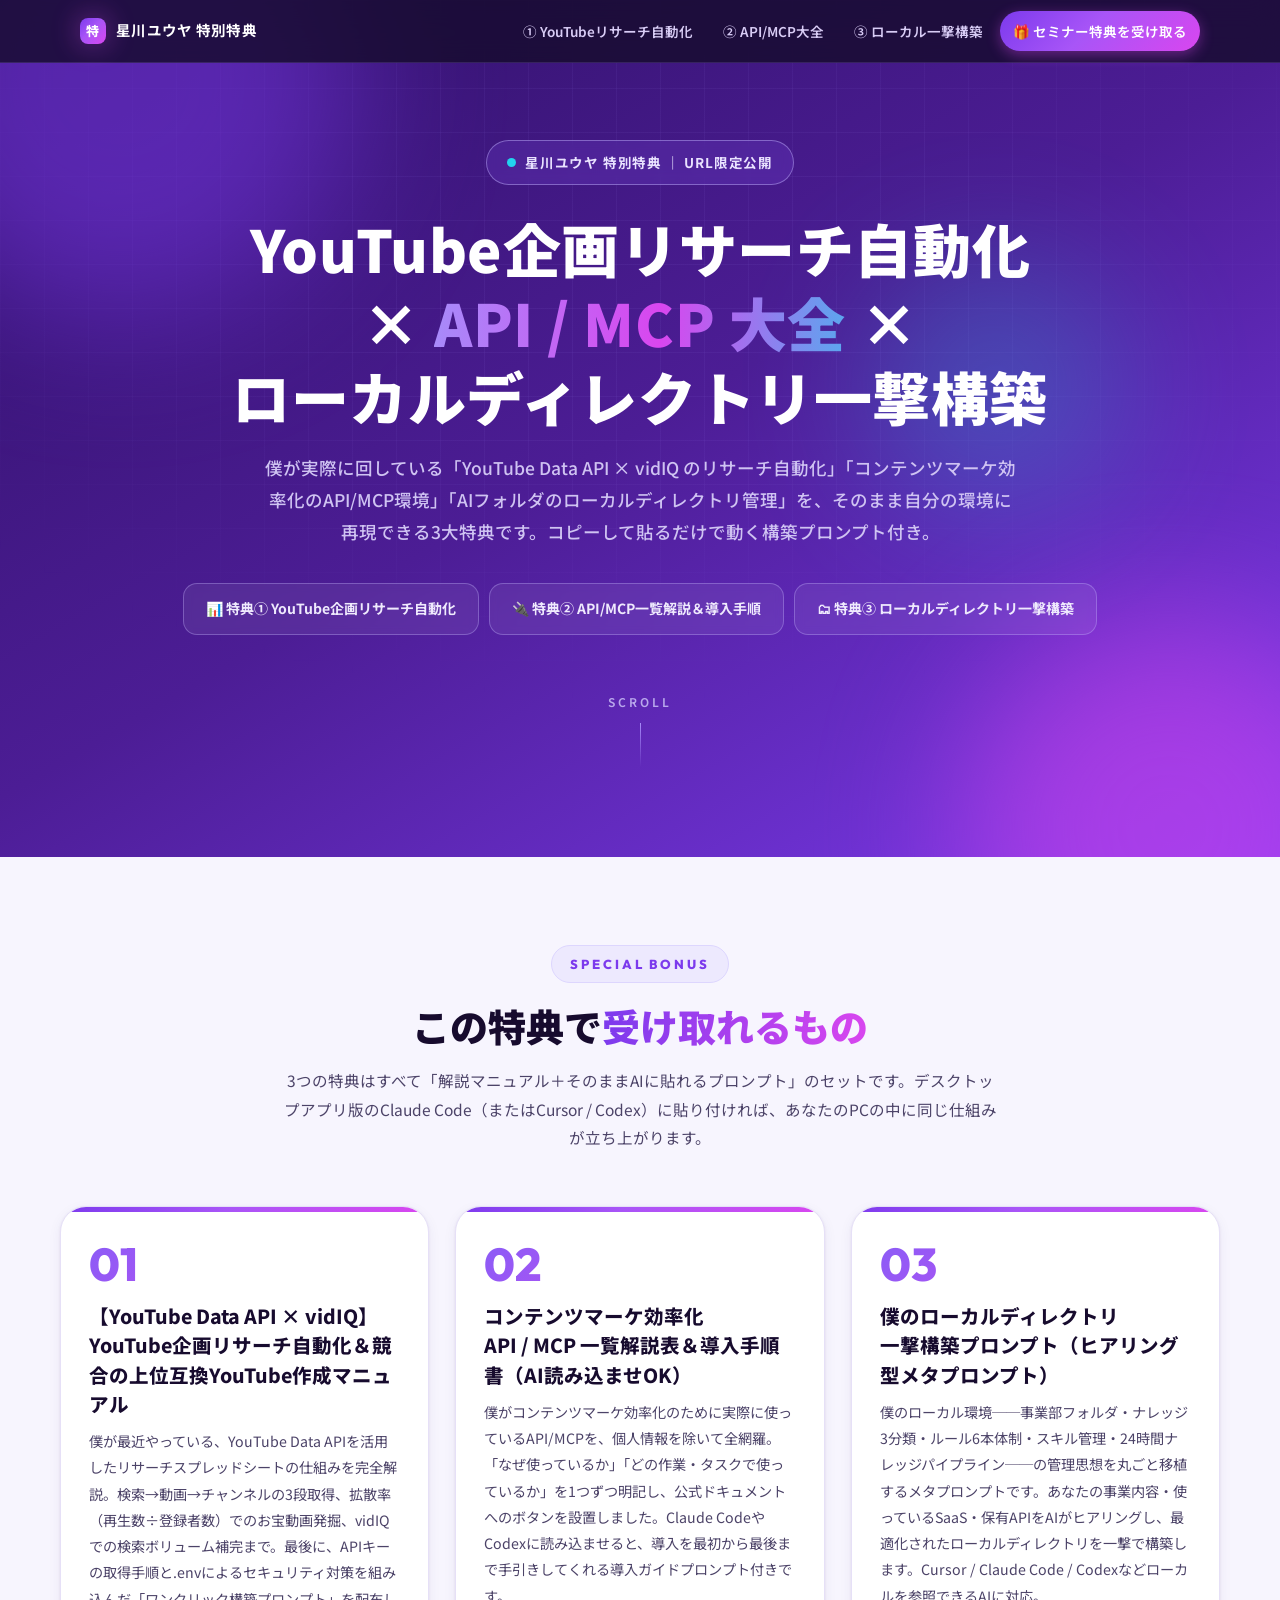
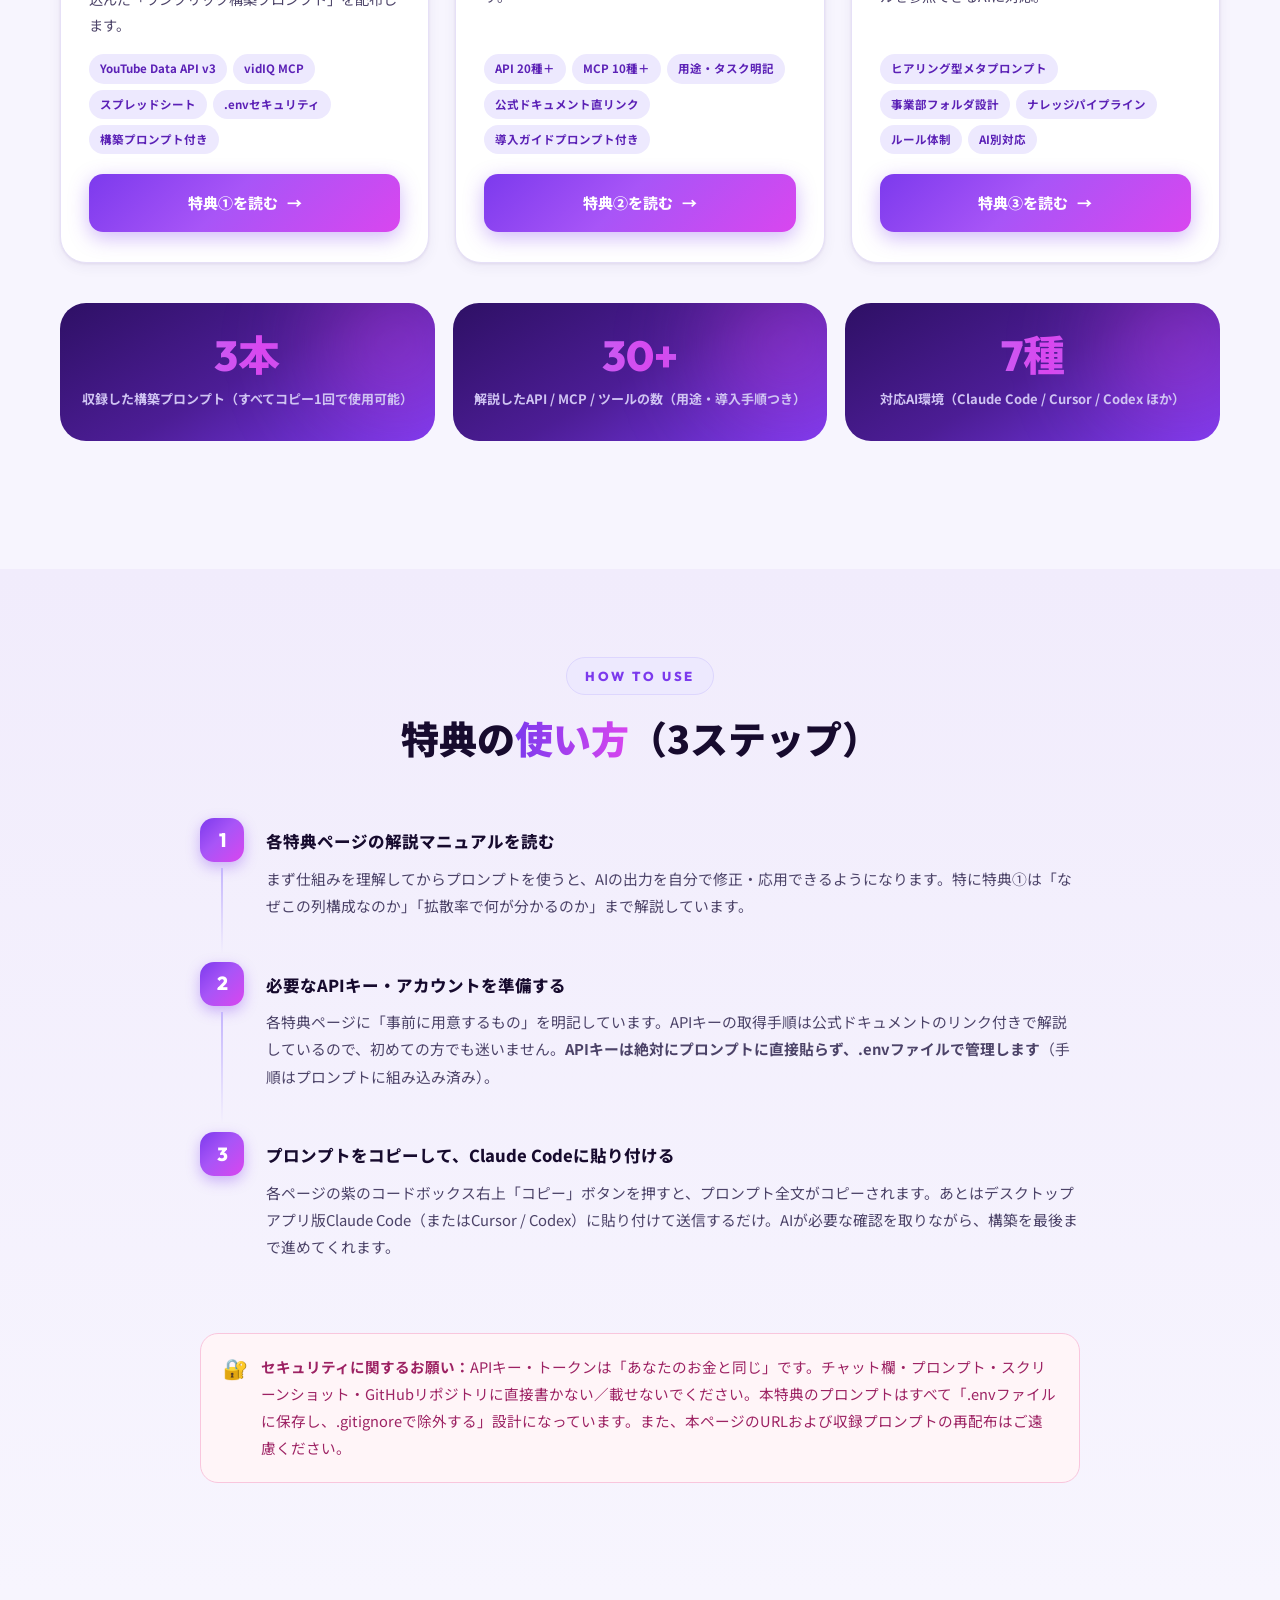
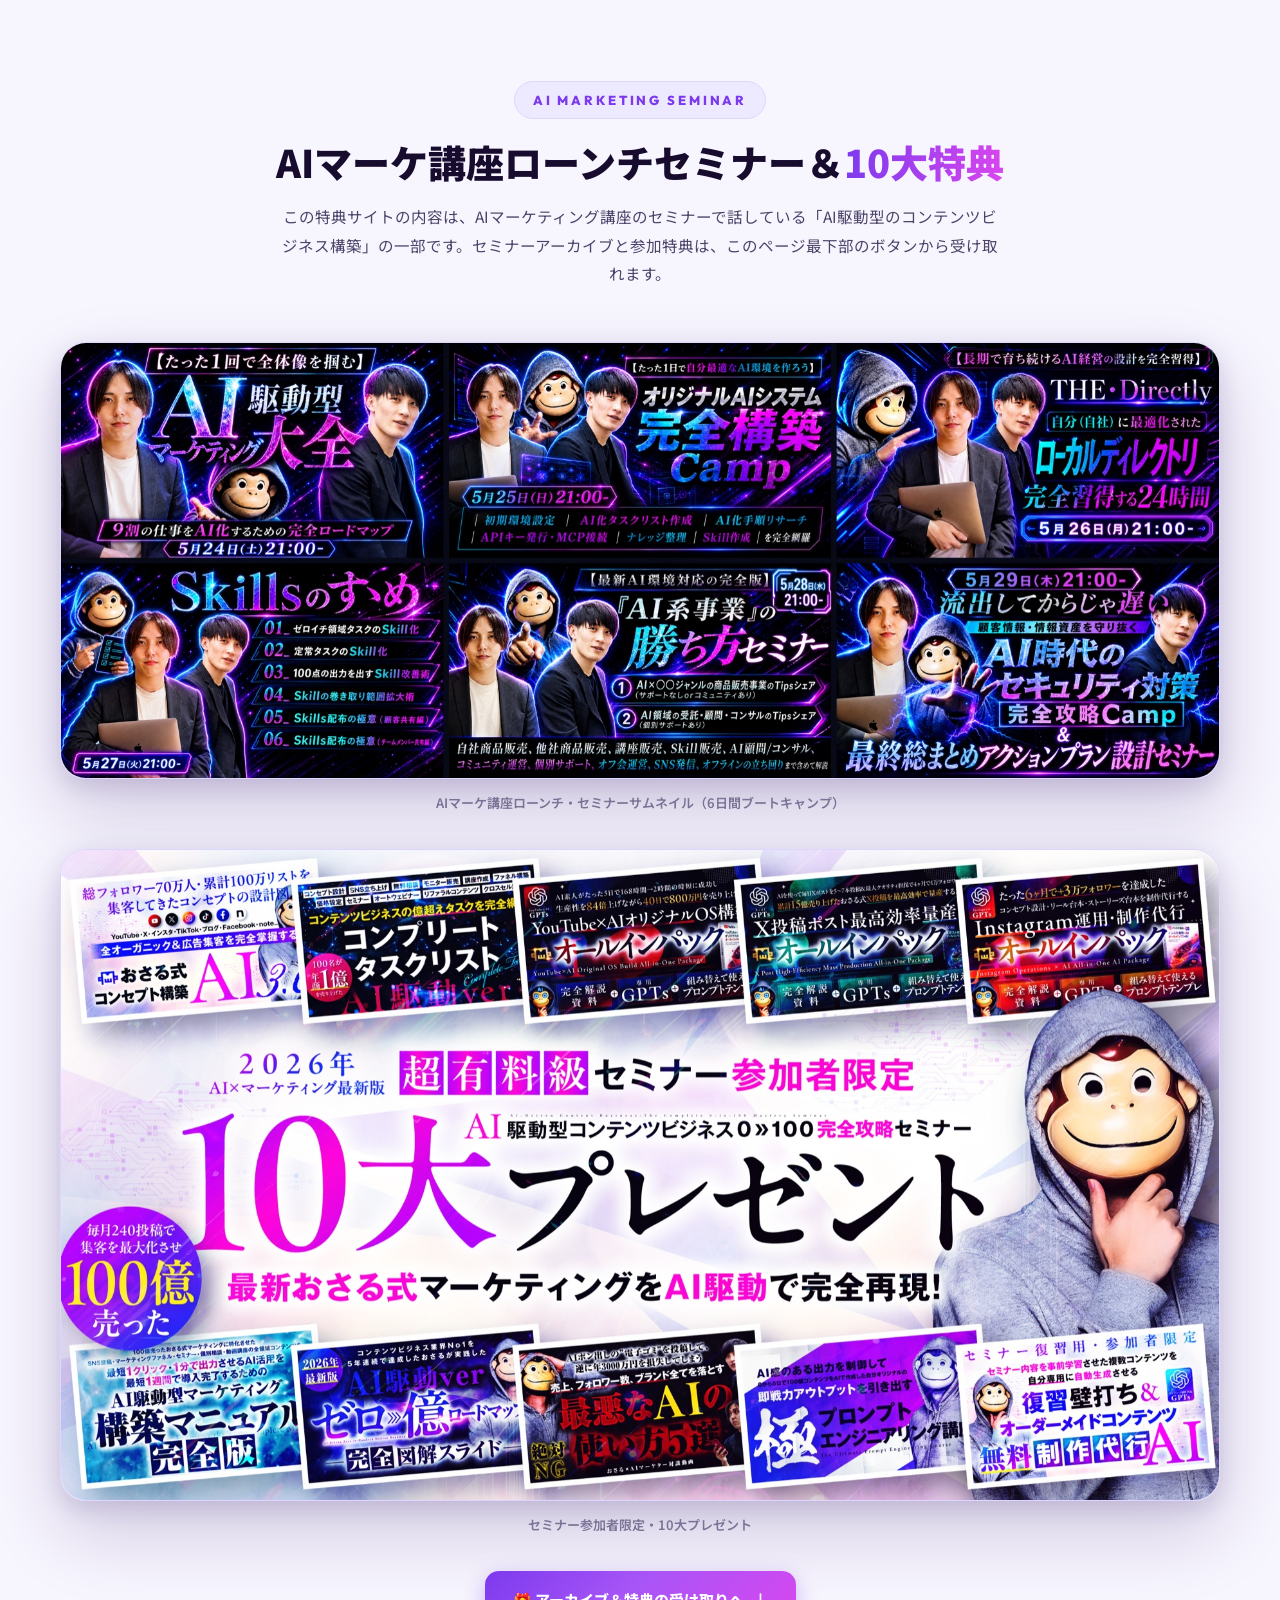
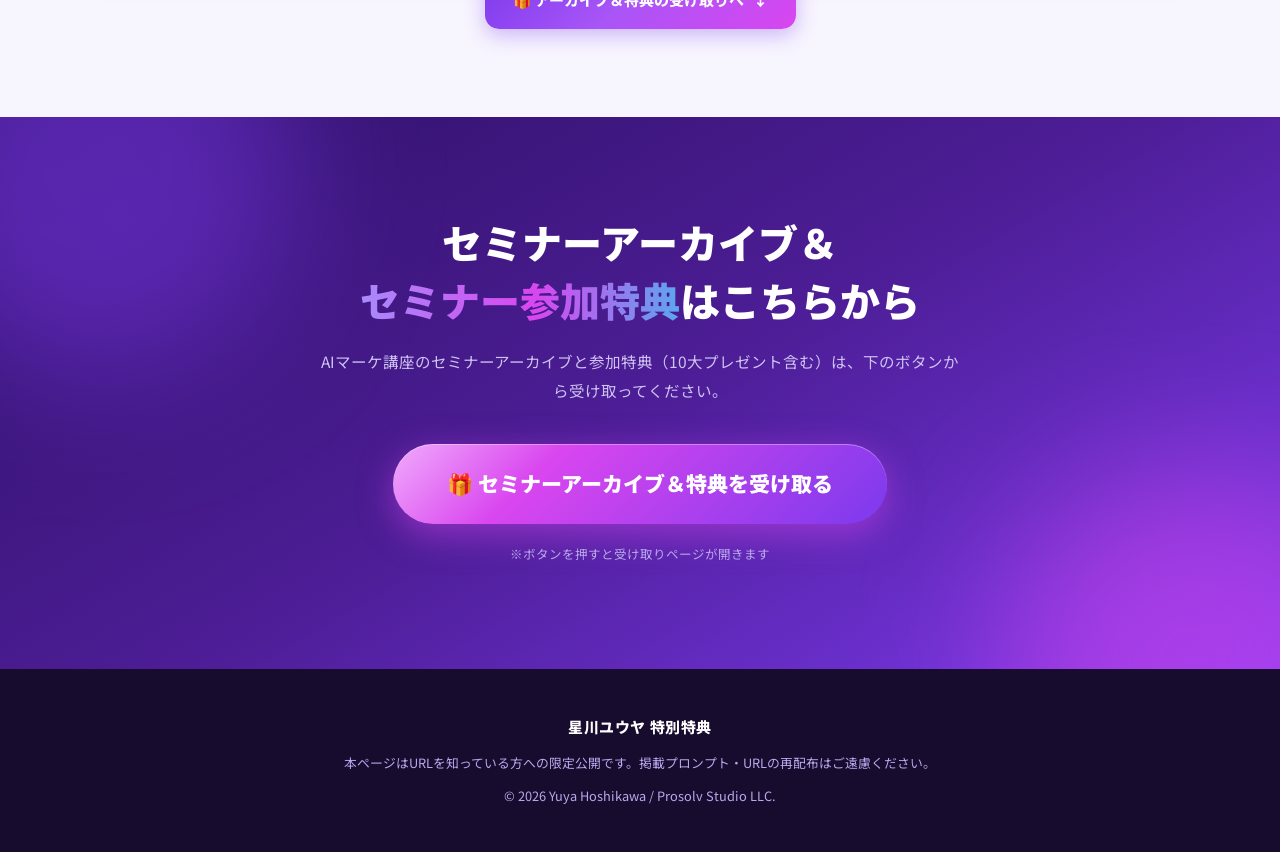
==== index.html @ c2ace2b6 "星川ユウヤ 特別特典サイト: YouTube企画リサーチ自動化×API/MCP大全×ローカルディレクトリ一撃構築 Co-Authored-By: Claude Fable 5 <noreply@ant" ====
<!DOCTYPE html>
<html lang="ja">
<head>
<meta charset="UTF-8">
<meta name="viewport" content="width=device-width, initial-scale=1.0">
<meta name="robots" content="noindex, nofollow">
<title>星川ユウヤ 特別特典「YouTube企画リサーチ自動化 × API/MCP大全 × ローカルディレクトリ一撃構築」</title>
<meta name="description" content="星川ユウヤの特別特典サイト。YouTube Data API×vidIQの企画リサーチ自動化マニュアル、コンテンツマーケ効率化API/MCP一覧解説、ローカルディレクトリ一撃構築プロンプトを収録。">
<meta property="og:title" content="星川ユウヤ 特別特典「YouTube企画リサーチ自動化 × API/MCP大全 × ローカルディレクトリ一撃構築」">
<meta property="og:type" content="website">
<meta property="og:image" content="assets/img/tokuten-10dai.jpg">
<link rel="preconnect" href="https://fonts.googleapis.com">
<link rel="preconnect" href="https://fonts.gstatic.com" crossorigin>
<link href="https://fonts.googleapis.com/css2?family=Noto+Sans+JP:wght@400;500;700;900&family=Outfit:wght@600;700;800&display=swap" rel="stylesheet">
<link rel="stylesheet" href="assets/css/style.css">
<link rel="icon" href="data:image/svg+xml,%3Csvg xmlns='http://www.w3.org/2000/svg' viewBox='0 0 100 100'%3E%3Cdefs%3E%3ClinearGradient id='g' x1='0' y1='0' x2='1' y2='1'%3E%3Cstop offset='0%25' stop-color='%237c3aed'/%3E%3Cstop offset='100%25' stop-color='%23d946ef'/%3E%3C/linearGradient%3E%3C/defs%3E%3Crect width='100' height='100' rx='22' fill='url(%23g)'/%3E%3Ctext x='50' y='68' font-size='52' text-anchor='middle' fill='white' font-family='sans-serif' font-weight='bold'%3E特%3C/text%3E%3C/svg%3E">
</head>
<body>
<div id="progressBar"></div>

<nav class="nav">
  <div class="nav-inner">
    <a class="nav-brand" href="index.html"><span class="dot">特</span>星川ユウヤ 特別特典</a>
    <button class="nav-burger" aria-label="メニュー"><span></span><span></span><span></span></button>
    <div class="nav-links">
      <a href="tokuten1.html">① YouTubeリサーチ自動化</a>
      <a href="tokuten2.html">② API/MCP大全</a>
      <a href="tokuten3.html">③ ローカル一撃構築</a>
      <a class="nav-cta" href="#cta">🎁 セミナー特典を受け取る</a>
    </div>
  </div>
</nav>

<header class="hero">
  <div class="orb orb-1"></div><div class="orb orb-2"></div><div class="orb orb-3"></div>
  <div class="hero-inner">
    <span class="hero-badge"><span class="pulse"></span>星川ユウヤ 特別特典 ｜ URL限定公開</span>
    <h1>YouTube企画リサーチ自動化<br>× <span class="grad">API / MCP 大全</span> ×<br>ローカルディレクトリ一撃構築</h1>
    <p class="hero-sub">
      僕が実際に回している「YouTube Data API × vidIQ のリサーチ自動化」「コンテンツマーケ効率化のAPI/MCP環境」「AIフォルダのローカルディレクトリ管理」を、そのまま自分の環境に再現できる3大特典です。コピーして貼るだけで動く構築プロンプト付き。
    </p>
    <div class="hero-chips">
      <a href="tokuten1.html">📊 特典① YouTube企画リサーチ自動化</a>
      <a href="tokuten2.html">🔌 特典② API/MCP一覧解説＆導入手順</a>
      <a href="tokuten3.html">🗂 特典③ ローカルディレクトリ一撃構築</a>
    </div>
    <div class="hero-scroll">SCROLL</div>
  </div>
</header>

<main>

<!-- ============ 特典概要 ============ -->
<section class="section" id="bonuses">
  <div class="container">
    <div class="sec-head reveal">
      <span class="sec-label">Special Bonus</span>
      <h2 class="sec-title">この特典で<span class="grad">受け取れるもの</span></h2>
      <p class="sec-lead">3つの特典はすべて「解説マニュアル＋そのままAIに貼れるプロンプト」のセットです。デスクトップアプリ版のClaude Code（またはCursor / Codex）に貼り付ければ、あなたのPCの中に同じ仕組みが立ち上がります。</p>
    </div>

    <div class="bonus-grid">
      <article class="bonus-card reveal" data-delay="1">
        <div class="bonus-num">01</div>
        <h3>【YouTube Data API × vidIQ】<br>YouTube企画リサーチ自動化＆競合の上位互換YouTube作成マニュアル</h3>
        <p>僕が最近やっている、YouTube Data APIを活用したリサーチスプレッドシートの仕組みを完全解説。検索→動画→チャンネルの3段取得、拡散率（再生数÷登録者数）でのお宝動画発掘、vidIQでの検索ボリューム補完まで。最後に、APIキーの取得手順と.envによるセキュリティ対策を組み込んだ「ワンクリック構築プロンプト」を配布します。</p>
        <div class="bonus-tags">
          <span>YouTube Data API v3</span><span>vidIQ MCP</span><span>スプレッドシート</span><span>.envセキュリティ</span><span>構築プロンプト付き</span>
        </div>
        <a class="btn btn-primary" href="tokuten1.html">特典①を読む<span class="arrow">→</span></a>
      </article>

      <article class="bonus-card reveal" data-delay="2">
        <div class="bonus-num">02</div>
        <h3>コンテンツマーケ効率化<br>API / MCP 一覧解説表＆導入手順書（AI読み込ませOK）</h3>
        <p>僕がコンテンツマーケ効率化のために実際に使っているAPI/MCPを、個人情報を除いて全網羅。「なぜ使っているか」「どの作業・タスクで使っているか」を1つずつ明記し、公式ドキュメントへのボタンを設置しました。Claude CodeやCodexに読み込ませると、導入を最初から最後まで手引きしてくれる導入ガイドプロンプト付きです。</p>
        <div class="bonus-tags">
          <span>API 20種＋</span><span>MCP 10種＋</span><span>用途・タスク明記</span><span>公式ドキュメント直リンク</span><span>導入ガイドプロンプト付き</span>
        </div>
        <a class="btn btn-primary" href="tokuten2.html">特典②を読む<span class="arrow">→</span></a>
      </article>

      <article class="bonus-card reveal" data-delay="3">
        <div class="bonus-num">03</div>
        <h3>僕のローカルディレクトリ<br>一撃構築プロンプト（ヒアリング型メタプロンプト）</h3>
        <p>僕のローカル環境──事業部フォルダ・ナレッジ3分類・ルール6本体制・スキル管理・24時間ナレッジパイプライン──の管理思想を丸ごと移植するメタプロンプトです。あなたの事業内容・使っているSaaS・保有APIをAIがヒアリングし、最適化されたローカルディレクトリを一撃で構築します。Cursor / Claude Code / Codexなどローカルを参照できるAIに対応。</p>
        <div class="bonus-tags">
          <span>ヒアリング型メタプロンプト</span><span>事業部フォルダ設計</span><span>ナレッジパイプライン</span><span>ルール体制</span><span>AI別対応</span>
        </div>
        <a class="btn btn-primary" href="tokuten3.html">特典③を読む<span class="arrow">→</span></a>
      </article>
    </div>

    <div class="stats-band reveal">
      <div class="stat"><div class="num"><span data-count="3">0</span>本</div><div class="label">収録した構築プロンプト（すべてコピー1回で使用可能）</div></div>
      <div class="stat"><div class="num"><span data-count="30" data-suffix="+">0</span></div><div class="label">解説したAPI / MCP / ツールの数（用途・導入手順つき）</div></div>
      <div class="stat"><div class="num"><span data-count="7">0</span>種</div><div class="label">対応AI環境（Claude Code / Cursor / Codex ほか）</div></div>
    </div>
  </div>
</section>

<!-- ============ 使い方 ============ -->
<section class="section alt" id="howto">
  <div class="container-narrow">
    <div class="sec-head reveal">
      <span class="sec-label">How to Use</span>
      <h2 class="sec-title">特典の<span class="grad">使い方</span>（3ステップ）</h2>
    </div>
    <div class="steps reveal">
      <div class="step">
        <h4>各特典ページの解説マニュアルを読む</h4>
        <div class="step-body"><p>まず仕組みを理解してからプロンプトを使うと、AIの出力を自分で修正・応用できるようになります。特に特典①は「なぜこの列構成なのか」「拡散率で何が分かるのか」まで解説しています。</p></div>
      </div>
      <div class="step">
        <h4>必要なAPIキー・アカウントを準備する</h4>
        <div class="step-body"><p>各特典ページに「事前に用意するもの」を明記しています。APIキーの取得手順は公式ドキュメントのリンク付きで解説しているので、初めての方でも迷いません。<strong>APIキーは絶対にプロンプトに直接貼らず、.envファイルで管理します</strong>（手順はプロンプトに組み込み済み）。</p></div>
      </div>
      <div class="step">
        <h4>プロンプトをコピーして、Claude Codeに貼り付ける</h4>
        <div class="step-body"><p>各ページの紫のコードボックス右上「コピー」ボタンを押すと、プロンプト全文がコピーされます。あとはデスクトップアプリ版Claude Code（またはCursor / Codex）に貼り付けて送信するだけ。AIが必要な確認を取りながら、構築を最後まで進めてくれます。</p></div>
      </div>
    </div>

    <div class="callout warn reveal">
      <span class="ico">🔐</span>
      <p><strong>セキュリティに関するお願い：</strong>APIキー・トークンは「あなたのお金と同じ」です。チャット欄・プロンプト・スクリーンショット・GitHubリポジトリに直接書かない／載せないでください。本特典のプロンプトはすべて「.envファイルに保存し、.gitignoreで除外する」設計になっています。また、本ページのURLおよび収録プロンプトの再配布はご遠慮ください。</p>
    </div>
  </div>
</section>

<!-- ============ セミナー案内 ============ -->
<section class="section" id="seminar">
  <div class="container">
    <div class="sec-head reveal">
      <span class="sec-label">AI Marketing Seminar</span>
      <h2 class="sec-title">AIマーケ講座ローンチセミナー＆<span class="grad">10大特典</span></h2>
      <p class="sec-lead">この特典サイトの内容は、AIマーケティング講座のセミナーで話している「AI駆動型のコンテンツビジネス構築」の一部です。セミナーアーカイブと参加特典は、このページ最下部のボタンから受け取れます。</p>
    </div>

    <figure class="thumb-figure reveal">
      <img src="assets/img/seminar-thumbnails.jpg" alt="AIマーケ講座ローンチ 6日間セミナーサムネイル（AI駆動型マーケティング大全／オリジナルAIシステム完全構築Camp／THE・Directly ローカルディレクトリ完全習得／Skillsのすゝめ／AI系事業の勝ち方セミナー／AI時代のセキュリティ対策完全攻略Camp）" loading="lazy">
    </figure>
    <figcaption class="thumb-cap">AIマーケ講座ローンチ・セミナーサムネイル（6日間ブートキャンプ）</figcaption>

    <figure class="thumb-figure reveal">
      <img src="assets/img/tokuten-10dai.jpg" alt="セミナー参加者限定 10大プレゼント（AI駆動型コンテンツビジネス0→100完全攻略セミナー）" loading="lazy">
    </figure>
    <figcaption class="thumb-cap">セミナー参加者限定・10大プレゼント</figcaption>

    <div class="center reveal">
      <a class="btn btn-primary" href="#cta">🎁 アーカイブ＆特典の受け取りへ<span class="arrow">↓</span></a>
    </div>
  </div>
</section>

</main>

<!-- ============ CTA ============ -->
<section class="cta" id="cta">
  <div class="orb orb-1"></div><div class="orb orb-2"></div>
  <div class="cta-inner">
    <h2>セミナーアーカイブ＆<br><span class="grad">セミナー参加特典</span>はこちらから</h2>
    <p>AIマーケ講座のセミナーアーカイブと参加特典（10大プレゼント含む）は、下のボタンから受け取ってください。</p>
    <a class="cta-btn" href="https://sub.osaru01.jp/p/SsTHWftW243u?ftid=CLHKaCCMTq77" target="_blank" rel="noopener">🎁 セミナーアーカイブ＆特典を受け取る</a>
    <div class="cta-note">※ボタンを押すと受け取りページが開きます</div>
  </div>
</section>

<footer>
  <div class="foot-brand">星川ユウヤ 特別特典</div>
  <p>本ページはURLを知っている方への限定公開です。掲載プロンプト・URLの再配布はご遠慮ください。</p>
  <p>&copy; 2026 Yuya Hoshikawa / Prosolv Studio LLC.</p>
</footer>

<button id="toTop" aria-label="ページ上部へ">↑</button>
<div id="toast"></div>
<script src="assets/js/app.js"></script>
</body>
</html>
---- assets/css/style.css ----
/* ============================================================
   星川ユウヤ 特別特典サイト — AIマーケ講座トンマナ（紫系）
   明るい紫 #8B5CF6 / 濃い紫 #4C1D95・#2E1065 / 薄紫 #EDE9FE
   ============================================================ */

:root {
  /* Purple scale */
  --pp-950: #170b2e;
  --pp-900: #2e1065;
  --pp-800: #3b1a86;
  --pp-700: #5b21b6;
  --pp-600: #7c3aed;
  --pp-500: #8b5cf6;
  --pp-400: #a78bfa;
  --pp-300: #c4b5fd;
  --pp-200: #ddd6fe;
  --pp-100: #ede9fe;
  --pp-50:  #f5f3ff;

  /* Accents（バナー準拠のマゼンタ/シアン） */
  --mg-500: #d946ef;
  --mg-600: #c026d3;
  --pk-500: #ec4899;
  --cy-400: #22d3ee;

  --ink: #241b3d;
  --ink-soft: #4c4368;
  --ink-faint: #7b7395;

  --bg: #f7f5fe;
  --card: #ffffff;
  --line: #e6e0f7;

  --grad-main: linear-gradient(135deg, #7c3aed 0%, #a855f7 45%, #d946ef 100%);
  --grad-deep: linear-gradient(150deg, #2e1065 0%, #4c1d95 50%, #7c3aed 100%);
  --grad-text: linear-gradient(92deg, #a78bfa 0%, #d946ef 55%, #22d3ee 120%);

  --shadow-sm: 0 1px 3px rgba(46, 16, 101, .08), 0 4px 14px rgba(46, 16, 101, .06);
  --shadow-md: 0 4px 10px rgba(46, 16, 101, .08), 0 16px 40px rgba(46, 16, 101, .12);
  --shadow-lg: 0 8px 24px rgba(46, 16, 101, .14), 0 32px 72px rgba(46, 16, 101, .18);
  --glow-mg: 0 0 28px rgba(217, 70, 239, .45);

  --radius: 18px;
  --radius-lg: 26px;

  --font-body: "Noto Sans JP", "Hiragino Kaku Gothic ProN", "Yu Gothic", sans-serif;
  --font-display: "Outfit", "Noto Sans JP", sans-serif;
  --font-mono: "SFMono-Regular", "JetBrains Mono", Consolas, "Noto Sans JP", monospace;
}

* { margin: 0; padding: 0; box-sizing: border-box; }
html { scroll-behavior: smooth; scroll-padding-top: 84px; }
body {
  font-family: var(--font-body);
  color: var(--ink);
  background: var(--bg);
  line-height: 1.85;
  font-size: 16px;
  overflow-x: hidden;
  -webkit-font-smoothing: antialiased;
}
img { max-width: 100%; height: auto; display: block; }
a { color: var(--pp-600); text-decoration: none; }
::selection { background: var(--pp-300); color: var(--pp-950); }

/* ------------------------------------------------------------
   Progress bar / Nav
------------------------------------------------------------ */
#progressBar {
  position: fixed; top: 0; left: 0; height: 3px; width: 0%;
  background: var(--grad-main); z-index: 1200;
  box-shadow: 0 0 10px rgba(217, 70, 239, .6);
  transition: width .12s linear;
}
.nav {
  position: fixed; top: 0; left: 0; right: 0; z-index: 1100;
  background: rgba(23, 11, 46, .82);
  backdrop-filter: blur(14px); -webkit-backdrop-filter: blur(14px);
  border-bottom: 1px solid rgba(167, 139, 250, .18);
  transition: background .3s;
}
.nav-inner {
  max-width: 1160px; margin: 0 auto; padding: 0 20px;
  display: flex; align-items: center; justify-content: space-between;
  height: 62px;
}
.nav-brand {
  display: flex; align-items: center; gap: 10px;
  font-family: var(--font-display); font-weight: 700; color: #fff;
  font-size: 14.5px; letter-spacing: .02em; white-space: nowrap;
}
.nav-brand .dot {
  width: 26px; height: 26px; border-radius: 8px; flex: none;
  background: var(--grad-main); box-shadow: var(--glow-mg);
  display: grid; place-items: center; color: #fff; font-size: 13px; font-weight: 800;
}
.nav-links { display: flex; gap: 4px; align-items: center; }
.nav-links a {
  color: #d8ccf5; font-size: 13.5px; font-weight: 600;
  padding: 8px 13px; border-radius: 99px; transition: .25s;
  white-space: nowrap;
}
.nav-links a:hover { background: rgba(139, 92, 246, .25); color: #fff; }
.nav-links a.nav-cta {
  background: var(--grad-main); color: #fff;
  box-shadow: 0 4px 14px rgba(217, 70, 239, .4);
}
.nav-links a.nav-cta:hover { transform: translateY(-1px); box-shadow: var(--glow-mg); }
.nav-burger {
  display: none; background: none; border: 0; cursor: pointer;
  width: 42px; height: 42px; border-radius: 10px; color: #fff;
}
.nav-burger span {
  display: block; width: 20px; height: 2px; background: #fff;
  margin: 4px auto; border-radius: 2px; transition: .3s;
}
@media (max-width: 860px) {
  .nav-burger { display: block; }
  .nav-links {
    position: fixed; top: 62px; right: 0; left: 0;
    flex-direction: column; align-items: stretch; gap: 2px;
    background: rgba(23, 11, 46, .97); padding: 14px 18px 20px;
    transform: translateY(-130%); transition: transform .35s cubic-bezier(.2,.8,.2,1);
    border-bottom: 1px solid rgba(167, 139, 250, .2);
  }
  .nav-links.open { transform: translateY(0); }
  .nav-links a { padding: 13px 16px; font-size: 15px; }
  body.nav-open .nav-burger span:nth-child(1) { transform: translateY(6px) rotate(45deg); }
  body.nav-open .nav-burger span:nth-child(2) { opacity: 0; }
  body.nav-open .nav-burger span:nth-child(3) { transform: translateY(-6px) rotate(-45deg); }
}

/* ------------------------------------------------------------
   Hero
------------------------------------------------------------ */
.hero {
  position: relative; overflow: hidden;
  background: var(--grad-deep);
  color: #fff;
  padding: 140px 20px 90px;
  text-align: center;
}
.hero::before {
  content: ""; position: absolute; inset: 0;
  background-image:
    linear-gradient(rgba(167, 139, 250, .07) 1px, transparent 1px),
    linear-gradient(90deg, rgba(167, 139, 250, .07) 1px, transparent 1px);
  background-size: 44px 44px;
  mask-image: radial-gradient(ellipse 90% 70% at 50% 30%, #000 30%, transparent 75%);
  -webkit-mask-image: radial-gradient(ellipse 90% 70% at 50% 30%, #000 30%, transparent 75%);
}
.orb { position: absolute; border-radius: 50%; filter: blur(70px); opacity: .5; pointer-events: none; }
.orb-1 { width: 480px; height: 480px; background: #7c3aed; top: -160px; left: -120px; animation: drift 14s ease-in-out infinite alternate; }
.orb-2 { width: 420px; height: 420px; background: #d946ef; bottom: -180px; right: -100px; animation: drift 18s ease-in-out infinite alternate-reverse; }
.orb-3 { width: 260px; height: 260px; background: #22d3ee; top: 30%; right: 12%; opacity: .22; animation: drift 11s ease-in-out infinite alternate; }
@keyframes drift {
  from { transform: translate(0, 0) scale(1); }
  to   { transform: translate(50px, 34px) scale(1.12); }
}
.hero-inner { position: relative; max-width: 980px; margin: 0 auto; }
.hero-badge {
  display: inline-flex; align-items: center; gap: 9px;
  background: rgba(139, 92, 246, .18);
  border: 1px solid rgba(196, 181, 253, .45);
  color: #e9e2ff; font-size: 13.5px; font-weight: 700;
  padding: 9px 20px; border-radius: 99px; letter-spacing: .06em;
  backdrop-filter: blur(6px);
}
.hero-badge .pulse {
  width: 9px; height: 9px; border-radius: 50%; background: var(--cy-400);
  box-shadow: 0 0 0 0 rgba(34, 211, 238, .7);
  animation: pulse 2s infinite;
}
@keyframes pulse {
  0% { box-shadow: 0 0 0 0 rgba(34, 211, 238, .6); }
  70% { box-shadow: 0 0 0 11px rgba(34, 211, 238, 0); }
  100% { box-shadow: 0 0 0 0 rgba(34, 211, 238, 0); }
}
.hero h1 {
  margin: 26px 0 10px;
  font-size: clamp(30px, 5.4vw, 58px);
  font-weight: 900; line-height: 1.28; letter-spacing: .01em;
}
.hero h1 .grad {
  background: var(--grad-text);
  -webkit-background-clip: text; background-clip: text; color: transparent;
}
.hero-sub {
  color: #cfc3f2; font-size: clamp(14.5px, 1.8vw, 17.5px);
  max-width: 760px; margin: 18px auto 0; font-weight: 500;
}
.hero-chips { display: flex; flex-wrap: wrap; gap: 10px; justify-content: center; margin-top: 34px; }
.hero-chips a {
  display: inline-flex; align-items: center; gap: 8px;
  background: rgba(255, 255, 255, .07);
  border: 1px solid rgba(196, 181, 253, .35);
  color: #efeafd; font-size: 14px; font-weight: 700;
  padding: 12px 22px; border-radius: 14px; transition: .25s;
  backdrop-filter: blur(4px);
}
.hero-chips a:hover {
  background: rgba(139, 92, 246, .35); transform: translateY(-2px);
  border-color: rgba(217, 70, 239, .6); box-shadow: var(--glow-mg);
}
.hero-scroll {
  margin-top: 56px; color: #b9a8ec; font-size: 12px; letter-spacing: .25em; font-weight: 600;
}
.hero-scroll::after {
  content: ""; display: block; width: 1px; height: 44px;
  background: linear-gradient(#a78bfa, transparent);
  margin: 10px auto 0; animation: scrollHint 1.8s ease-in-out infinite;
}
@keyframes scrollHint { 0%,100% { opacity: .3; } 50% { opacity: 1; } }

/* ------------------------------------------------------------
   Sections / layout
------------------------------------------------------------ */
.section { padding: 88px 20px; }
.section.alt { background: linear-gradient(180deg, #f1ecfc 0%, var(--bg) 100%); }
.container { max-width: 1160px; margin: 0 auto; }
.container-narrow { max-width: 880px; margin: 0 auto; }

.sec-head { text-align: center; margin-bottom: 54px; }
.sec-label {
  display: inline-block; font-family: var(--font-display);
  font-size: 13px; font-weight: 800; letter-spacing: .22em;
  color: var(--pp-600); text-transform: uppercase;
  padding: 6px 18px; border-radius: 99px;
  background: var(--pp-100); border: 1px solid var(--pp-200);
}
.sec-title {
  font-size: clamp(24px, 3.6vw, 38px); font-weight: 900;
  margin-top: 16px; line-height: 1.4; color: var(--pp-950);
}
.sec-title .grad {
  background: linear-gradient(92deg, var(--pp-600), var(--mg-500));
  -webkit-background-clip: text; background-clip: text; color: transparent;
}
.sec-lead { color: var(--ink-soft); max-width: 720px; margin: 14px auto 0; font-size: 15.5px; }

/* Reveal animation */
.reveal { opacity: 0; transform: translateY(26px); transition: opacity .7s ease, transform .7s cubic-bezier(.2,.8,.2,1); }
.reveal.visible { opacity: 1; transform: none; }
.reveal[data-delay="1"] { transition-delay: .1s; }
.reveal[data-delay="2"] { transition-delay: .2s; }
.reveal[data-delay="3"] { transition-delay: .3s; }

/* ------------------------------------------------------------
   Bonus cards (index)
------------------------------------------------------------ */
.bonus-grid { display: grid; grid-template-columns: repeat(3, 1fr); gap: 26px; }
@media (max-width: 960px) { .bonus-grid { grid-template-columns: 1fr; max-width: 560px; margin: 0 auto; } }
.bonus-card {
  position: relative; background: var(--card);
  border: 1px solid var(--line); border-radius: var(--radius-lg);
  padding: 34px 28px 30px; box-shadow: var(--shadow-sm);
  display: flex; flex-direction: column;
  transition: transform .3s cubic-bezier(.2,.8,.2,1), box-shadow .3s;
  overflow: hidden;
}
.bonus-card::before {
  content: ""; position: absolute; top: 0; left: 0; right: 0; height: 5px;
  background: var(--grad-main);
}
.bonus-card:hover { transform: translateY(-8px); box-shadow: var(--shadow-lg); }
.bonus-num {
  font-family: var(--font-display); font-size: 46px; font-weight: 800;
  background: linear-gradient(135deg, var(--pp-500), var(--mg-500));
  -webkit-background-clip: text; background-clip: text; color: transparent;
  line-height: 1;
}
.bonus-card h3 { font-size: 19.5px; font-weight: 800; margin: 14px 0 10px; line-height: 1.5; color: var(--pp-950); }
.bonus-card p { font-size: 14.2px; color: var(--ink-soft); flex: 1; }
.bonus-tags { display: flex; flex-wrap: wrap; gap: 6px; margin: 16px 0 20px; }
.bonus-tags span {
  font-size: 11.5px; font-weight: 700; color: var(--pp-700);
  background: var(--pp-100); border-radius: 99px; padding: 4px 11px;
}
.btn {
  display: inline-flex; align-items: center; justify-content: center; gap: 9px;
  font-weight: 800; font-size: 15px; border-radius: 14px;
  padding: 15px 28px; cursor: pointer; border: 0; transition: .25s;
  font-family: var(--font-body);
}
.btn-primary {
  background: var(--grad-main); color: #fff;
  box-shadow: 0 6px 20px rgba(124, 58, 237, .35);
}
.btn-primary:hover { transform: translateY(-2px); box-shadow: 0 10px 28px rgba(217, 70, 239, .45); }
.btn-ghost {
  background: #fff; color: var(--pp-700); border: 1.5px solid var(--pp-300);
}
.btn-ghost:hover { background: var(--pp-50); border-color: var(--pp-500); }
.btn .arrow { transition: transform .25s; }
.btn:hover .arrow { transform: translateX(4px); }

/* ------------------------------------------------------------
   Content blocks（詳細ページ共通）
------------------------------------------------------------ */
.page-hero {
  background: var(--grad-deep); color: #fff;
  padding: 120px 20px 66px; position: relative; overflow: hidden;
}
.page-hero .orb-1 { width: 380px; height: 380px; }
.page-hero .orb-2 { width: 320px; height: 320px; }
.page-hero-inner { position: relative; max-width: 980px; margin: 0 auto; }
.breadcrumb { font-size: 13px; color: #b9a8ec; font-weight: 600; }
.breadcrumb a { color: #d8ccf5; }
.breadcrumb a:hover { color: #fff; }
.page-hero h1 {
  font-size: clamp(25px, 4vw, 42px); font-weight: 900; line-height: 1.4;
  margin-top: 18px;
}
.page-hero h1 .grad {
  background: var(--grad-text);
  -webkit-background-clip: text; background-clip: text; color: transparent;
}
.page-hero p.lead { color: #cfc3f2; margin-top: 14px; max-width: 780px; font-size: 15.5px; }

.prose h2 {
  font-size: clamp(21px, 2.8vw, 28px); font-weight: 900; color: var(--pp-950);
  margin: 70px 0 22px; padding-left: 18px; line-height: 1.5;
  border-left: 6px solid; border-image: linear-gradient(var(--pp-600), var(--mg-500)) 1;
}
.prose h2:first-child { margin-top: 0; }
.prose h3 {
  font-size: 18.5px; font-weight: 800; color: var(--pp-800);
  margin: 40px 0 14px; display: flex; align-items: center; gap: 10px;
}
.prose h3::before {
  content: ""; width: 10px; height: 10px; border-radius: 3px; flex: none;
  background: var(--grad-main); transform: rotate(45deg);
}
.prose p { margin: 14px 0; color: var(--ink-soft); font-size: 15.3px; }
.prose strong { color: var(--pp-900); }
.prose ul, .prose ol { margin: 14px 0 14px 24px; color: var(--ink-soft); font-size: 15.3px; }
.prose li { margin: 7px 0; }
.prose code:not(pre code) {
  background: var(--pp-100); color: var(--pp-800);
  border-radius: 6px; padding: 2px 7px; font-family: var(--font-mono); font-size: 13.5px;
}

/* callouts */
.callout {
  border-radius: var(--radius); padding: 20px 22px; margin: 22px 0;
  font-size: 14.6px; border: 1px solid; display: flex; gap: 13px;
}
.callout .ico { font-size: 20px; line-height: 1.4; flex: none; }
.callout.info { background: #f2f0ff; border-color: var(--pp-200); color: var(--pp-900); }
.callout.warn { background: #fff5f8; border-color: #f9c6dd; color: #9d2263; }
.callout.tip  { background: #effcf9; border-color: #b8ecdf; color: #0f6a58; }
.callout p { margin: 0; color: inherit; }
.callout strong { color: inherit; }

/* step timeline */
.steps { counter-reset: step; margin: 30px 0; }
.step {
  position: relative; padding: 0 0 34px 66px; counter-increment: step;
}
.step::before {
  content: counter(step);
  position: absolute; left: 0; top: 0;
  width: 44px; height: 44px; border-radius: 14px;
  background: var(--grad-main); color: #fff;
  font-family: var(--font-display); font-weight: 800; font-size: 19px;
  display: grid; place-items: center;
  box-shadow: 0 5px 14px rgba(124, 58, 237, .35);
}
.step::after {
  content: ""; position: absolute; left: 21px; top: 50px; bottom: 8px; width: 2px;
  background: linear-gradient(var(--pp-300), transparent);
}
.step:last-child::after { display: none; }
.step h4 { font-size: 16.5px; font-weight: 800; color: var(--pp-950); padding-top: 8px; }
.step .step-body { margin-top: 8px; font-size: 14.8px; color: var(--ink-soft); }
.step .step-body p { margin: 8px 0; }
.step .step-body ul, .step .step-body ol { margin: 8px 0 8px 20px; }
.step .step-body code:not(pre code) {
  background: var(--pp-100); color: var(--pp-800);
  border-radius: 6px; padding: 2px 7px; font-family: var(--font-mono); font-size: 13px;
}

/* tables */
.table-wrap { overflow-x: auto; margin: 24px 0; border-radius: var(--radius); box-shadow: var(--shadow-sm); border: 1px solid var(--line); }
table.rich { width: 100%; border-collapse: collapse; background: #fff; font-size: 14px; min-width: 640px; }
table.rich th {
  background: var(--grad-deep); color: #fff; text-align: left;
  padding: 14px 16px; font-size: 13.5px; letter-spacing: .04em; white-space: nowrap;
}
table.rich td { padding: 13px 16px; border-bottom: 1px solid var(--line); color: var(--ink-soft); vertical-align: top; }
table.rich tr:last-child td { border-bottom: 0; }
table.rich tr:nth-child(even) td { background: var(--pp-50); }
table.rich td strong { color: var(--pp-900); }

/* code / prompt blocks */
.codebox {
  position: relative; margin: 26px 0;
  border-radius: var(--radius); overflow: hidden;
  box-shadow: var(--shadow-md);
  border: 1px solid #3b2a63;
}
.codebox-head {
  display: flex; align-items: center; justify-content: space-between;
  background: #241543; color: #cfc3f2;
  padding: 11px 16px; font-size: 12.5px; font-weight: 700;
}
.codebox-head .dots { display: inline-flex; gap: 6px; margin-right: 12px; }
.codebox-head .dots i { width: 10px; height: 10px; border-radius: 50%; display: block; }
.codebox-head .dots i:nth-child(1) { background: #f472b6; }
.codebox-head .dots i:nth-child(2) { background: #a78bfa; }
.codebox-head .dots i:nth-child(3) { background: #22d3ee; }
.codebox-title { display: flex; align-items: center; flex: 1; min-width: 0; }
.codebox-title span { overflow: hidden; text-overflow: ellipsis; white-space: nowrap; }
.copy-btn {
  display: inline-flex; align-items: center; gap: 6px;
  background: rgba(139, 92, 246, .25); color: #e9e2ff;
  border: 1px solid rgba(167, 139, 250, .4);
  font-size: 12px; font-weight: 700; border-radius: 9px;
  padding: 7px 14px; cursor: pointer; transition: .2s; flex: none;
  font-family: var(--font-body);
}
.copy-btn:hover { background: rgba(139, 92, 246, .5); }
.copy-btn.copied { background: #16a34a; border-color: #16a34a; color: #fff; }
.codebox pre {
  background: #1a0f33; color: #e4dcf9;
  padding: 22px 22px 26px; overflow-x: auto;
  font-family: var(--font-mono); font-size: 13px; line-height: 1.75;
  white-space: pre; tab-size: 2;
}
.codebox.collapsible pre { max-height: 430px; overflow-y: hidden; transition: max-height .5s ease; }
.codebox.collapsible.expanded pre { max-height: none; overflow-y: auto; }
.codebox .fade {
  position: absolute; left: 0; right: 0; bottom: 44px; height: 90px;
  background: linear-gradient(transparent, #1a0f33 85%); pointer-events: none;
  transition: opacity .3s;
}
.codebox.expanded .fade { opacity: 0; }
.expand-btn {
  width: 100%; background: #241543; color: #c4b5fd; border: 0;
  border-top: 1px solid #3b2a63;
  padding: 12px; font-size: 13px; font-weight: 700; cursor: pointer;
  font-family: var(--font-body); transition: .2s;
}
.expand-btn:hover { color: #fff; background: #2c1a52; }

/* accordion */
.acc { border: 1px solid var(--line); border-radius: var(--radius); background: #fff; margin: 14px 0; box-shadow: var(--shadow-sm); overflow: hidden; }
.acc summary {
  list-style: none; cursor: pointer; padding: 19px 22px;
  font-weight: 800; font-size: 15.5px; color: var(--pp-950);
  display: flex; align-items: center; justify-content: space-between; gap: 14px;
  transition: background .2s;
}
.acc summary:hover { background: var(--pp-50); }
.acc summary::-webkit-details-marker { display: none; }
.acc summary::after {
  content: "+"; font-family: var(--font-display); font-size: 22px; font-weight: 600;
  color: var(--pp-500); transition: transform .3s; flex: none;
}
.acc[open] summary::after { transform: rotate(45deg); }
.acc .acc-body { padding: 4px 22px 22px; font-size: 14.6px; color: var(--ink-soft); }
.acc .acc-body p { margin: 10px 0; }
.acc .acc-body ul, .acc .acc-body ol { margin: 10px 0 10px 20px; }
.acc .acc-body code:not(pre code) {
  background: var(--pp-100); color: var(--pp-800);
  border-radius: 6px; padding: 2px 7px; font-family: var(--font-mono); font-size: 13px;
}

/* API/MCP tool cards */
.tool-grid { display: grid; grid-template-columns: repeat(2, 1fr); gap: 20px; margin: 30px 0; }
@media (max-width: 780px) { .tool-grid { grid-template-columns: 1fr; } }
.tool-card {
  background: #fff; border: 1px solid var(--line); border-radius: var(--radius-lg);
  padding: 26px 26px 22px; box-shadow: var(--shadow-sm);
  transition: transform .28s, box-shadow .28s; display: flex; flex-direction: column;
}
.tool-card:hover { transform: translateY(-5px); box-shadow: var(--shadow-md); }
.tool-top { display: flex; align-items: flex-start; gap: 14px; margin-bottom: 12px; }
.tool-ico {
  width: 48px; height: 48px; border-radius: 14px; flex: none;
  background: var(--pp-100); display: grid; place-items: center; font-size: 23px;
}
.tool-name { font-size: 17px; font-weight: 800; color: var(--pp-950); line-height: 1.4; }
.tool-kind { display: flex; gap: 6px; margin-top: 5px; flex-wrap: wrap; }
.pill {
  font-size: 10.5px; font-weight: 800; letter-spacing: .06em;
  border-radius: 99px; padding: 3px 10px;
}
.pill.api  { background: #ede9fe; color: #5b21b6; }
.pill.mcp  { background: #fdf0ff; color: #a21caf; }
.pill.sub  { background: #ecfeff; color: #0e7490; }
.pill.oauth{ background: #fefce8; color: #a16207; }
.pill.free { background: #f0fdf4; color: #15803d; }
.pill.dep  { background: #f3f4f6; color: #6b7280; }
.tool-why { font-size: 13.8px; color: var(--ink-soft); flex: 1; }
.tool-why b { color: var(--pp-900); }
.tool-tasks { margin: 12px 0 16px; display: flex; flex-wrap: wrap; gap: 6px; }
.tool-tasks span {
  font-size: 11.5px; font-weight: 700; color: var(--ink-faint);
  background: var(--bg); border: 1px solid var(--line);
  border-radius: 8px; padding: 3px 10px;
}
.tool-links { display: flex; gap: 9px; flex-wrap: wrap; }
.doc-btn {
  display: inline-flex; align-items: center; gap: 7px;
  font-size: 12.5px; font-weight: 800;
  background: linear-gradient(135deg, var(--pp-600), var(--mg-500));
  color: #fff; border-radius: 10px; padding: 9px 16px;
  transition: .22s; box-shadow: 0 3px 10px rgba(124, 58, 237, .28);
}
.doc-btn:hover { transform: translateY(-2px); box-shadow: 0 7px 18px rgba(217, 70, 239, .4); }
.doc-btn.alt { background: #fff; color: var(--pp-700); border: 1.5px solid var(--pp-300); box-shadow: none; }
.doc-btn.alt:hover { background: var(--pp-50); }
.doc-btn::after { content: "↗"; font-size: 11px; opacity: .85; }

/* category heading for tool sections */
.cat-head {
  display: flex; align-items: center; gap: 14px; margin: 56px 0 8px;
}
.cat-head .cat-ico {
  width: 44px; height: 44px; border-radius: 13px; font-size: 21px;
  background: var(--grad-main); color: #fff; display: grid; place-items: center;
  box-shadow: 0 5px 14px rgba(124, 58, 237, .3); flex: none;
}
.cat-head h3 { font-size: 20px; font-weight: 900; color: var(--pp-950); margin: 0; }
.cat-head h3::before { display: none; }
.cat-head .cat-count {
  margin-left: auto; font-family: var(--font-display); font-weight: 700;
  color: var(--pp-400); font-size: 13px; letter-spacing: .1em; white-space: nowrap;
}

/* stats band */
.stats-band {
  display: grid; grid-template-columns: repeat(3, 1fr); gap: 18px; margin: 40px 0;
}
@media (max-width: 720px) { .stats-band { grid-template-columns: 1fr; } }
.stat {
  background: var(--grad-deep); border-radius: var(--radius-lg);
  color: #fff; text-align: center; padding: 30px 18px;
  position: relative; overflow: hidden;
}
.stat::after {
  content: ""; position: absolute; width: 160px; height: 160px; border-radius: 50%;
  background: rgba(217, 70, 239, .3); filter: blur(46px); top: -40px; right: -40px;
}
.stat .num {
  font-family: var(--font-display); font-size: 42px; font-weight: 800; line-height: 1.1;
  background: var(--grad-text);
  -webkit-background-clip: text; background-clip: text; color: transparent;
  position: relative; z-index: 1;
}
.stat .label { font-size: 13px; color: #cfc3f2; font-weight: 700; margin-top: 8px; position: relative; z-index: 1; }

/* thumbnails showcase */
.thumb-figure {
  border-radius: var(--radius-lg); overflow: hidden; box-shadow: var(--shadow-lg);
  border: 1px solid var(--pp-200); margin: 26px 0 12px;
  transition: transform .35s;
}
.thumb-figure:hover { transform: scale(1.015); }
.thumb-cap { text-align: center; font-size: 13px; color: var(--ink-faint); font-weight: 600; margin-bottom: 34px; }

/* ------------------------------------------------------------
   CTA
------------------------------------------------------------ */
.cta {
  position: relative; overflow: hidden;
  background: var(--grad-deep); color: #fff; text-align: center;
  padding: 96px 20px 104px;
}
.cta .orb-1 { width: 420px; height: 420px; }
.cta .orb-2 { width: 380px; height: 380px; }
.cta-inner { position: relative; max-width: 860px; margin: 0 auto; }
.cta h2 { font-size: clamp(24px, 3.6vw, 40px); font-weight: 900; line-height: 1.45; }
.cta h2 .grad {
  background: var(--grad-text);
  -webkit-background-clip: text; background-clip: text; color: transparent;
}
.cta p { color: #cfc3f2; margin: 18px auto 0; max-width: 640px; font-size: 15.5px; }
.cta-btn {
  display: inline-flex; align-items: center; justify-content: center; gap: 12px;
  margin-top: 40px;
  background: linear-gradient(135deg, #f0abfc 0%, #d946ef 30%, #7c3aed 100%);
  color: #fff; font-size: clamp(16px, 2.4vw, 21px); font-weight: 900;
  padding: 24px 54px; border-radius: 99px; line-height: 1.5;
  box-shadow: 0 10px 34px rgba(217, 70, 239, .5), inset 0 1px 0 rgba(255, 255, 255, .35);
  animation: ctaPulse 2.6s ease-in-out infinite;
  transition: transform .25s;
  text-align: center;
}
.cta-btn:hover { transform: scale(1.045); animation-play-state: paused; }
@keyframes ctaPulse {
  0%, 100% { box-shadow: 0 10px 34px rgba(217, 70, 239, .5), inset 0 1px 0 rgba(255,255,255,.35); }
  50% { box-shadow: 0 10px 54px rgba(217, 70, 239, .85), 0 0 0 12px rgba(217, 70, 239, .12), inset 0 1px 0 rgba(255,255,255,.35); }
}
.cta-note { font-size: 12.5px; color: #b9a8ec; margin-top: 18px; }

/* ------------------------------------------------------------
   Pager (前後の特典へ)
------------------------------------------------------------ */
.pager { display: grid; grid-template-columns: 1fr 1fr; gap: 16px; margin: 60px 0 0; }
@media (max-width: 640px) { .pager { grid-template-columns: 1fr; } }
.pager a {
  background: #fff; border: 1px solid var(--line); border-radius: var(--radius);
  padding: 20px 22px; box-shadow: var(--shadow-sm); transition: .25s;
}
.pager a:hover { transform: translateY(-3px); box-shadow: var(--shadow-md); border-color: var(--pp-300); }
.pager .dir { font-size: 11.5px; font-weight: 800; letter-spacing: .12em; color: var(--pp-500); }
.pager .ttl { font-size: 14.5px; font-weight: 800; color: var(--pp-950); margin-top: 6px; line-height: 1.5; }
.pager a.next { text-align: right; }

/* ------------------------------------------------------------
   Footer
------------------------------------------------------------ */
footer {
  background: var(--pp-950); color: #b9a8ec;
  padding: 44px 20px; text-align: center; font-size: 12.8px;
}
footer .foot-brand { color: #fff; font-weight: 800; font-size: 15px; letter-spacing: .04em; }
footer p { margin-top: 10px; }
footer a { color: #d8ccf5; }

/* back to top */
#toTop {
  position: fixed; right: 22px; bottom: 22px; z-index: 1000;
  width: 50px; height: 50px; border-radius: 16px; border: 0; cursor: pointer;
  background: var(--grad-main); color: #fff; font-size: 19px;
  box-shadow: 0 8px 22px rgba(124, 58, 237, .45);
  opacity: 0; pointer-events: none; transform: translateY(14px);
  transition: .3s;
}
#toTop.show { opacity: 1; pointer-events: auto; transform: none; }
#toTop:hover { transform: translateY(-3px); }

/* toast */
#toast {
  position: fixed; left: 50%; bottom: 34px; transform: translateX(-50%) translateY(80px);
  background: var(--pp-950); color: #fff; font-size: 14px; font-weight: 700;
  padding: 14px 26px; border-radius: 99px; z-index: 1300;
  box-shadow: var(--shadow-lg); opacity: 0; transition: .35s cubic-bezier(.2,.8,.2,1);
  display: flex; align-items: center; gap: 9px; white-space: nowrap;
}
#toast.show { transform: translateX(-50%) translateY(0); opacity: 1; }
#toast .check { color: #4ade80; }

/* misc */
.center { text-align: center; }
.mt-lg { margin-top: 46px; }
.hr-grad {
  height: 1px; border: 0; margin: 60px 0;
  background: linear-gradient(90deg, transparent, var(--pp-300), transparent);
}
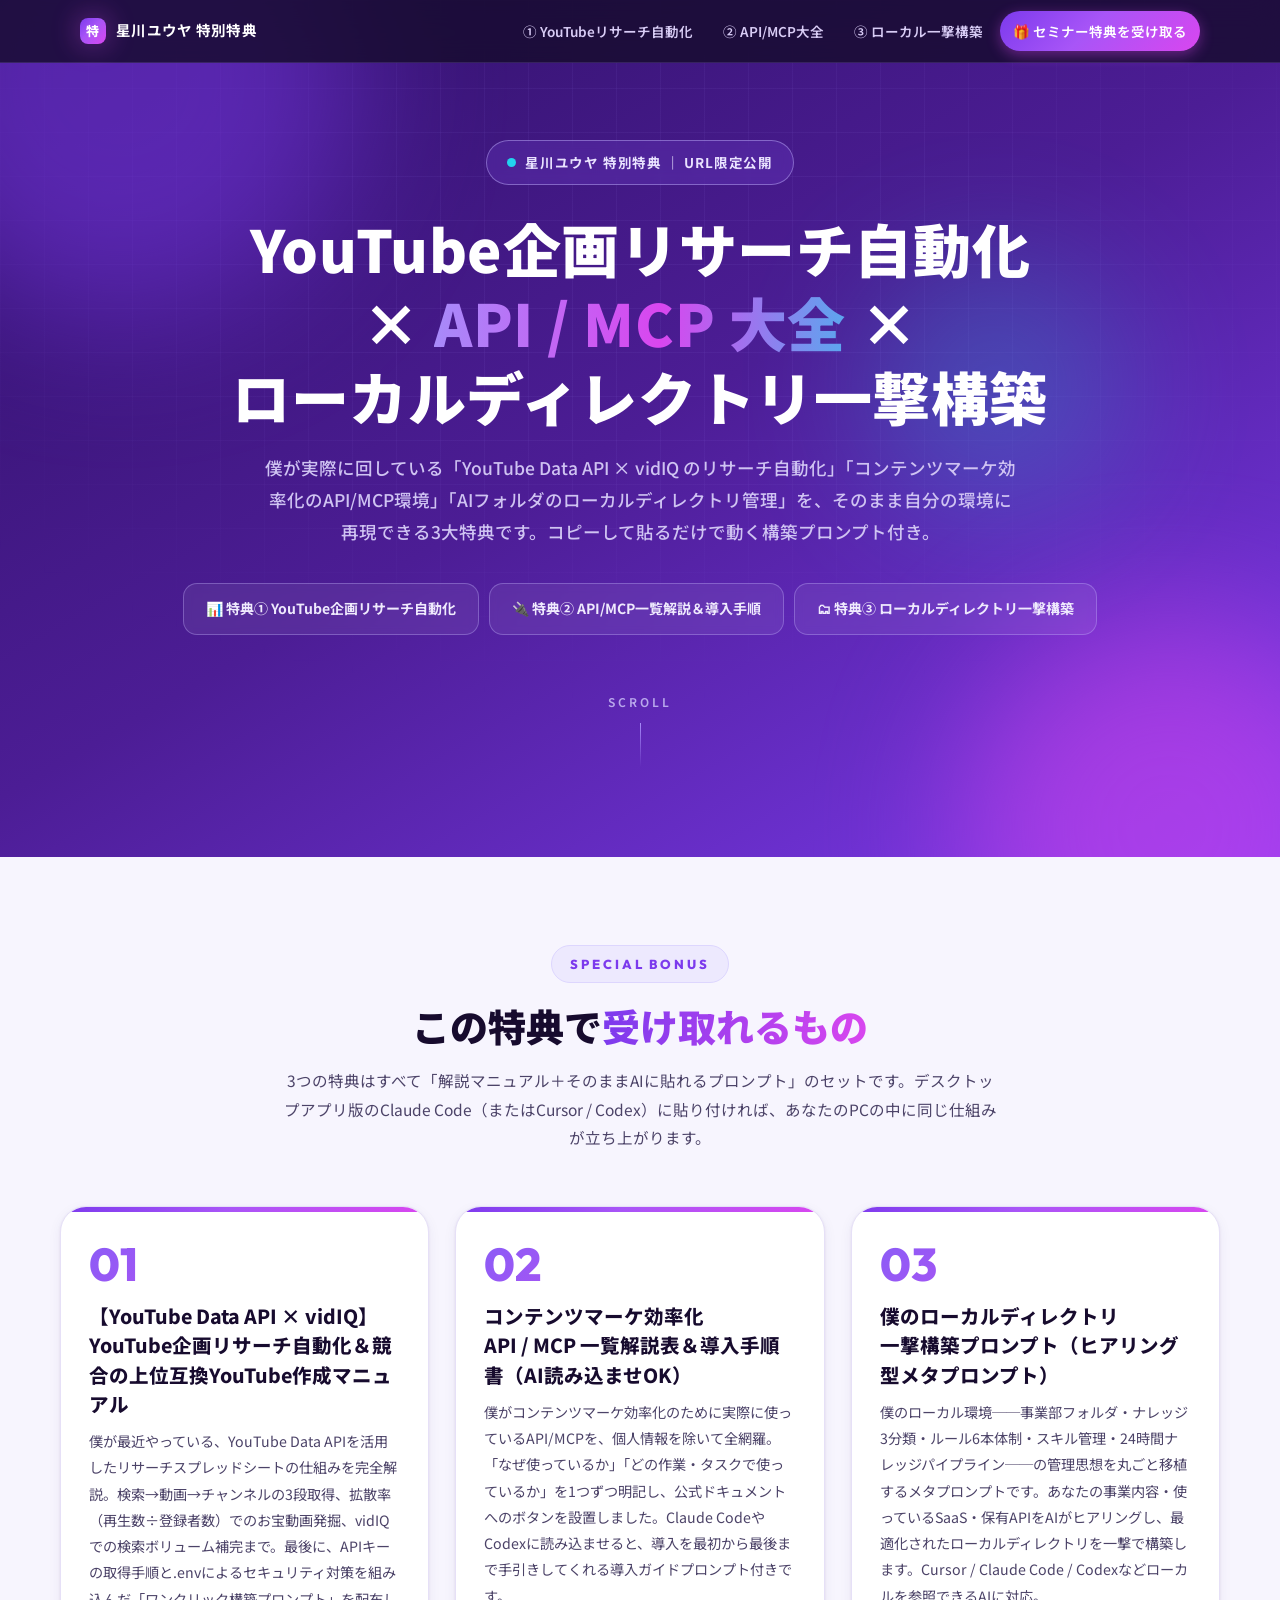
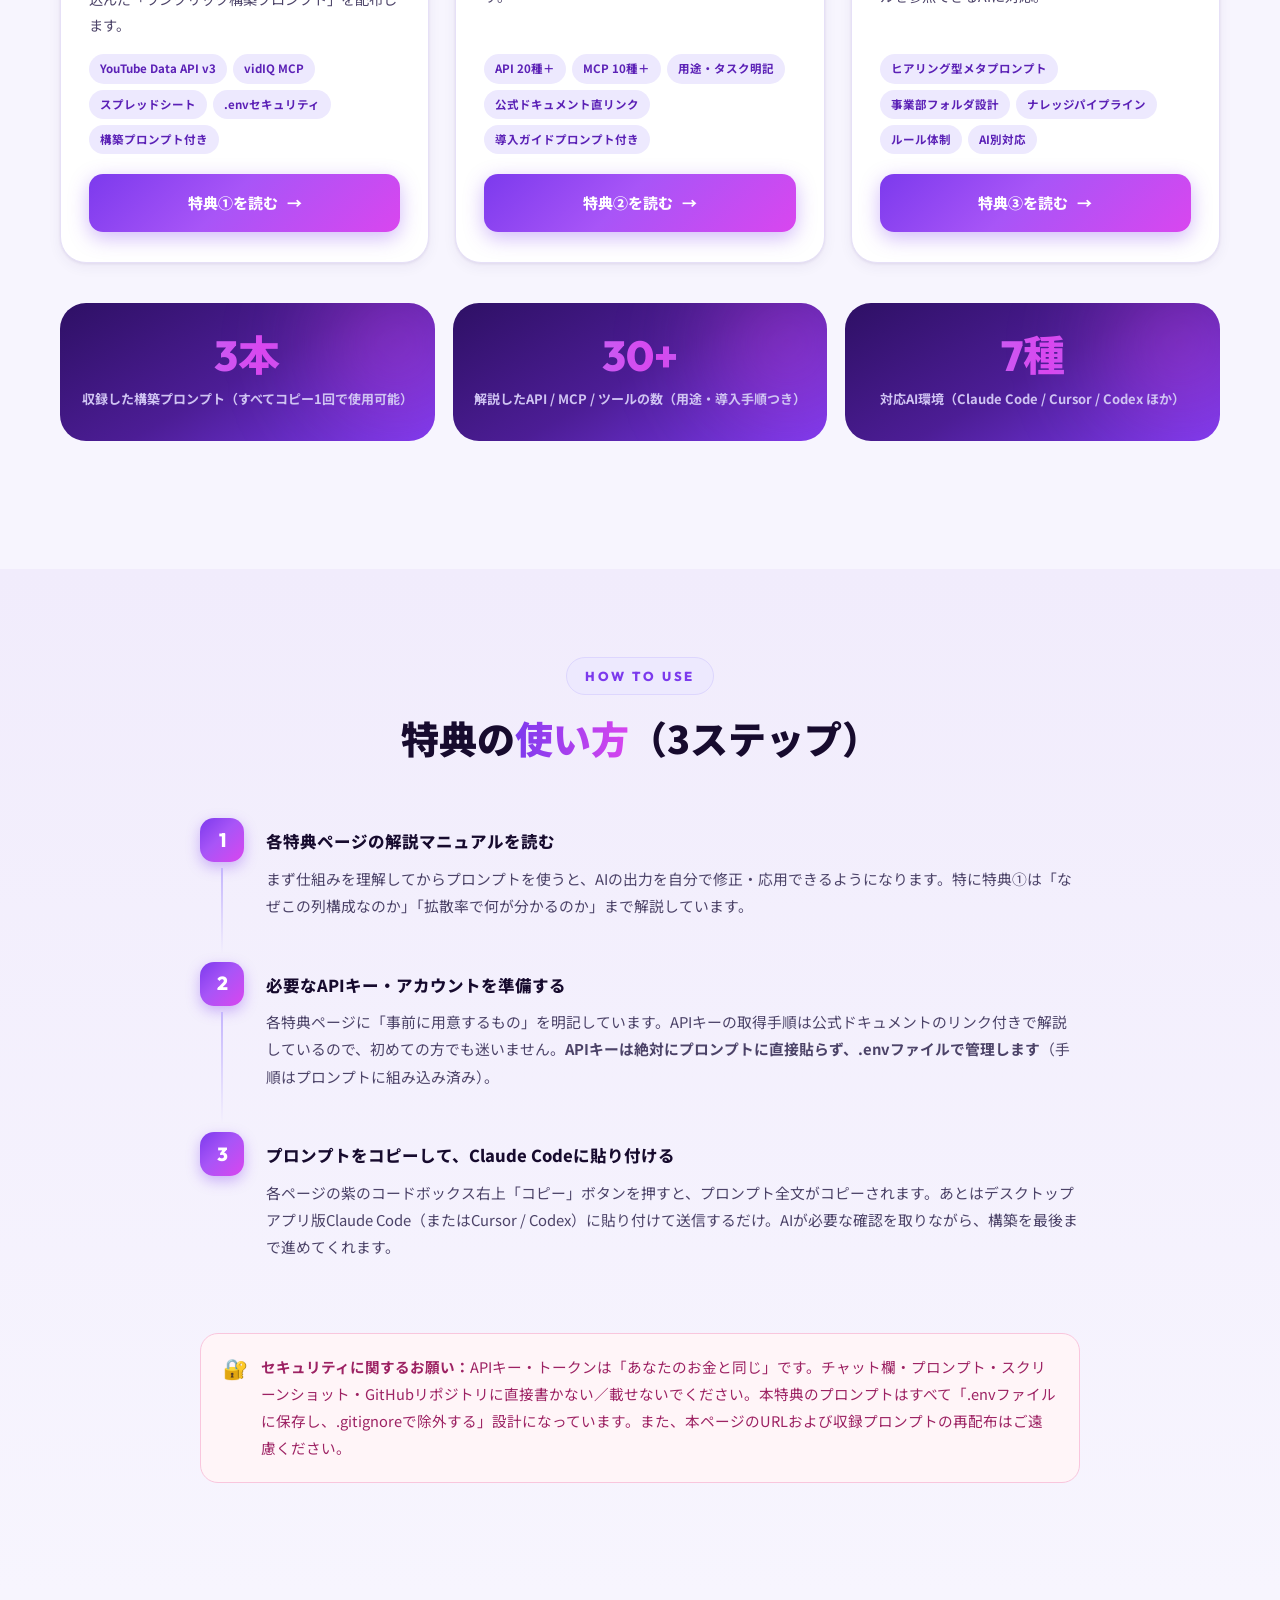
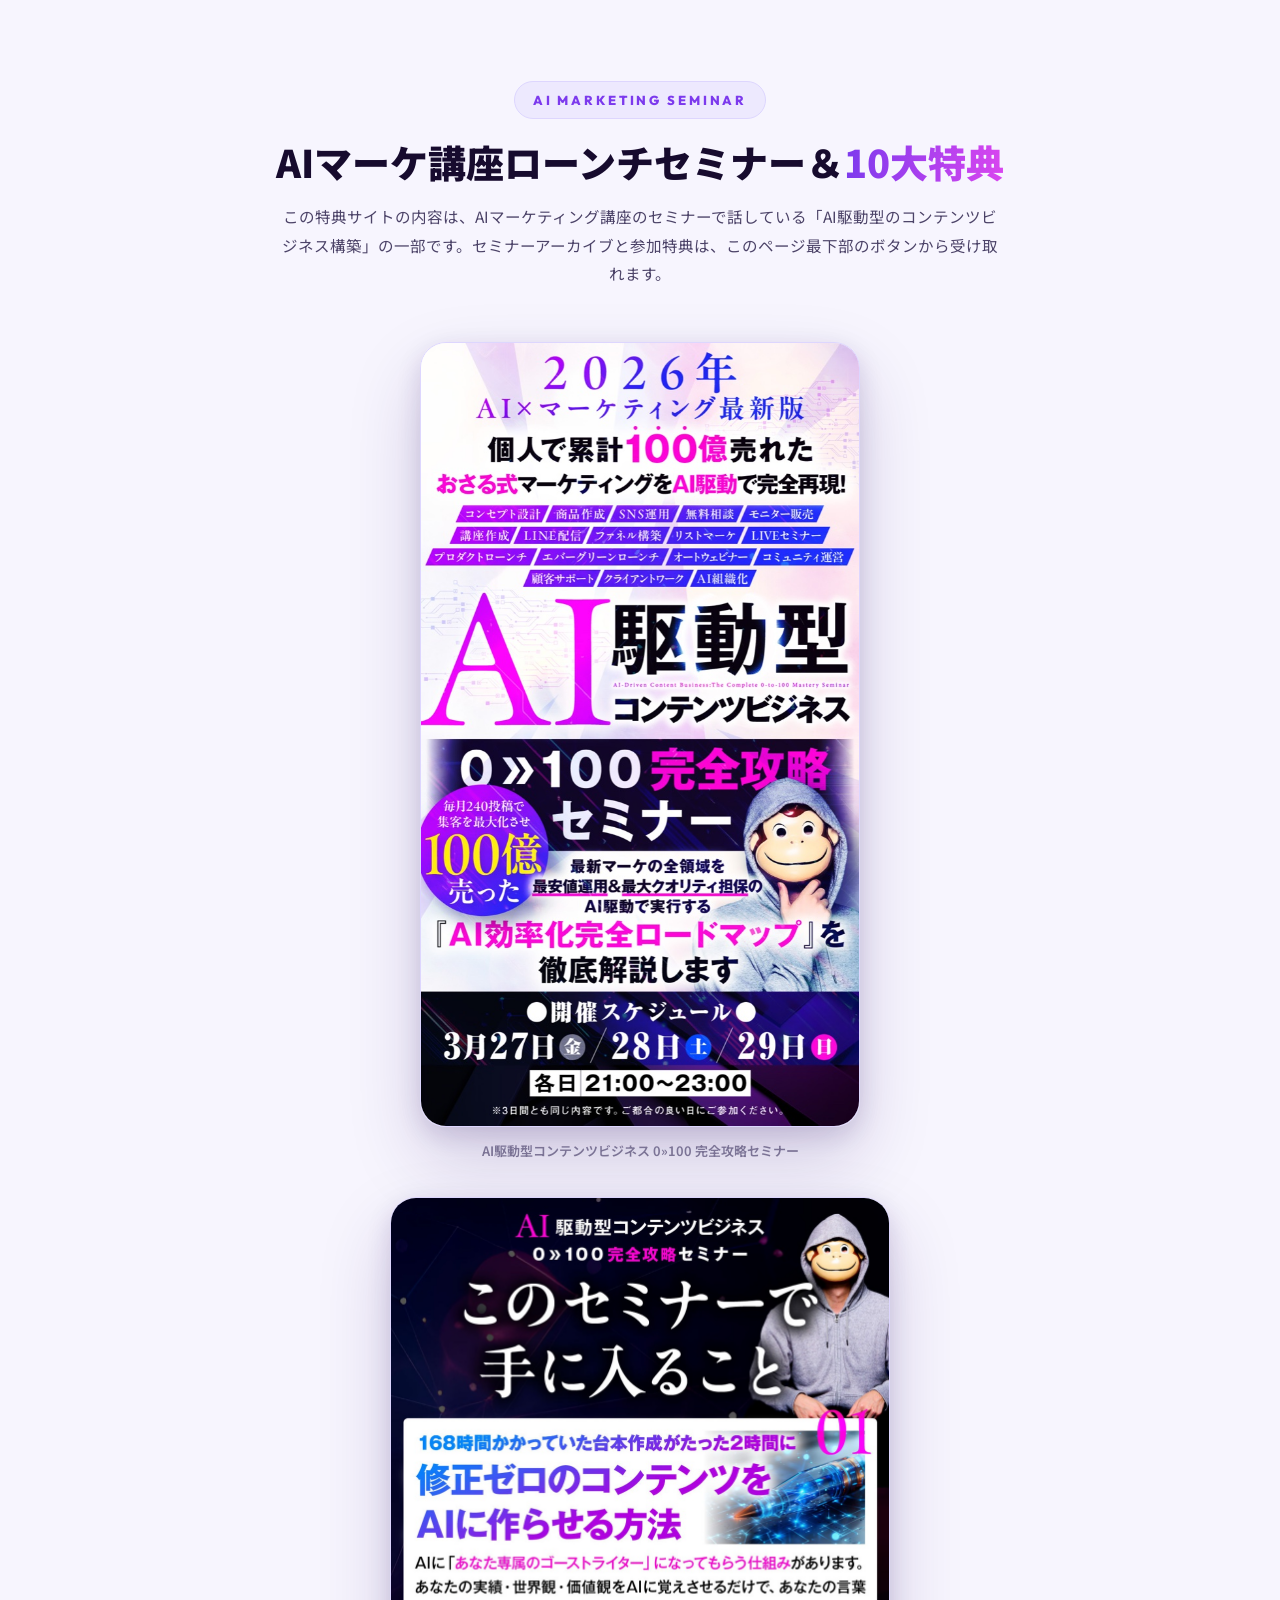
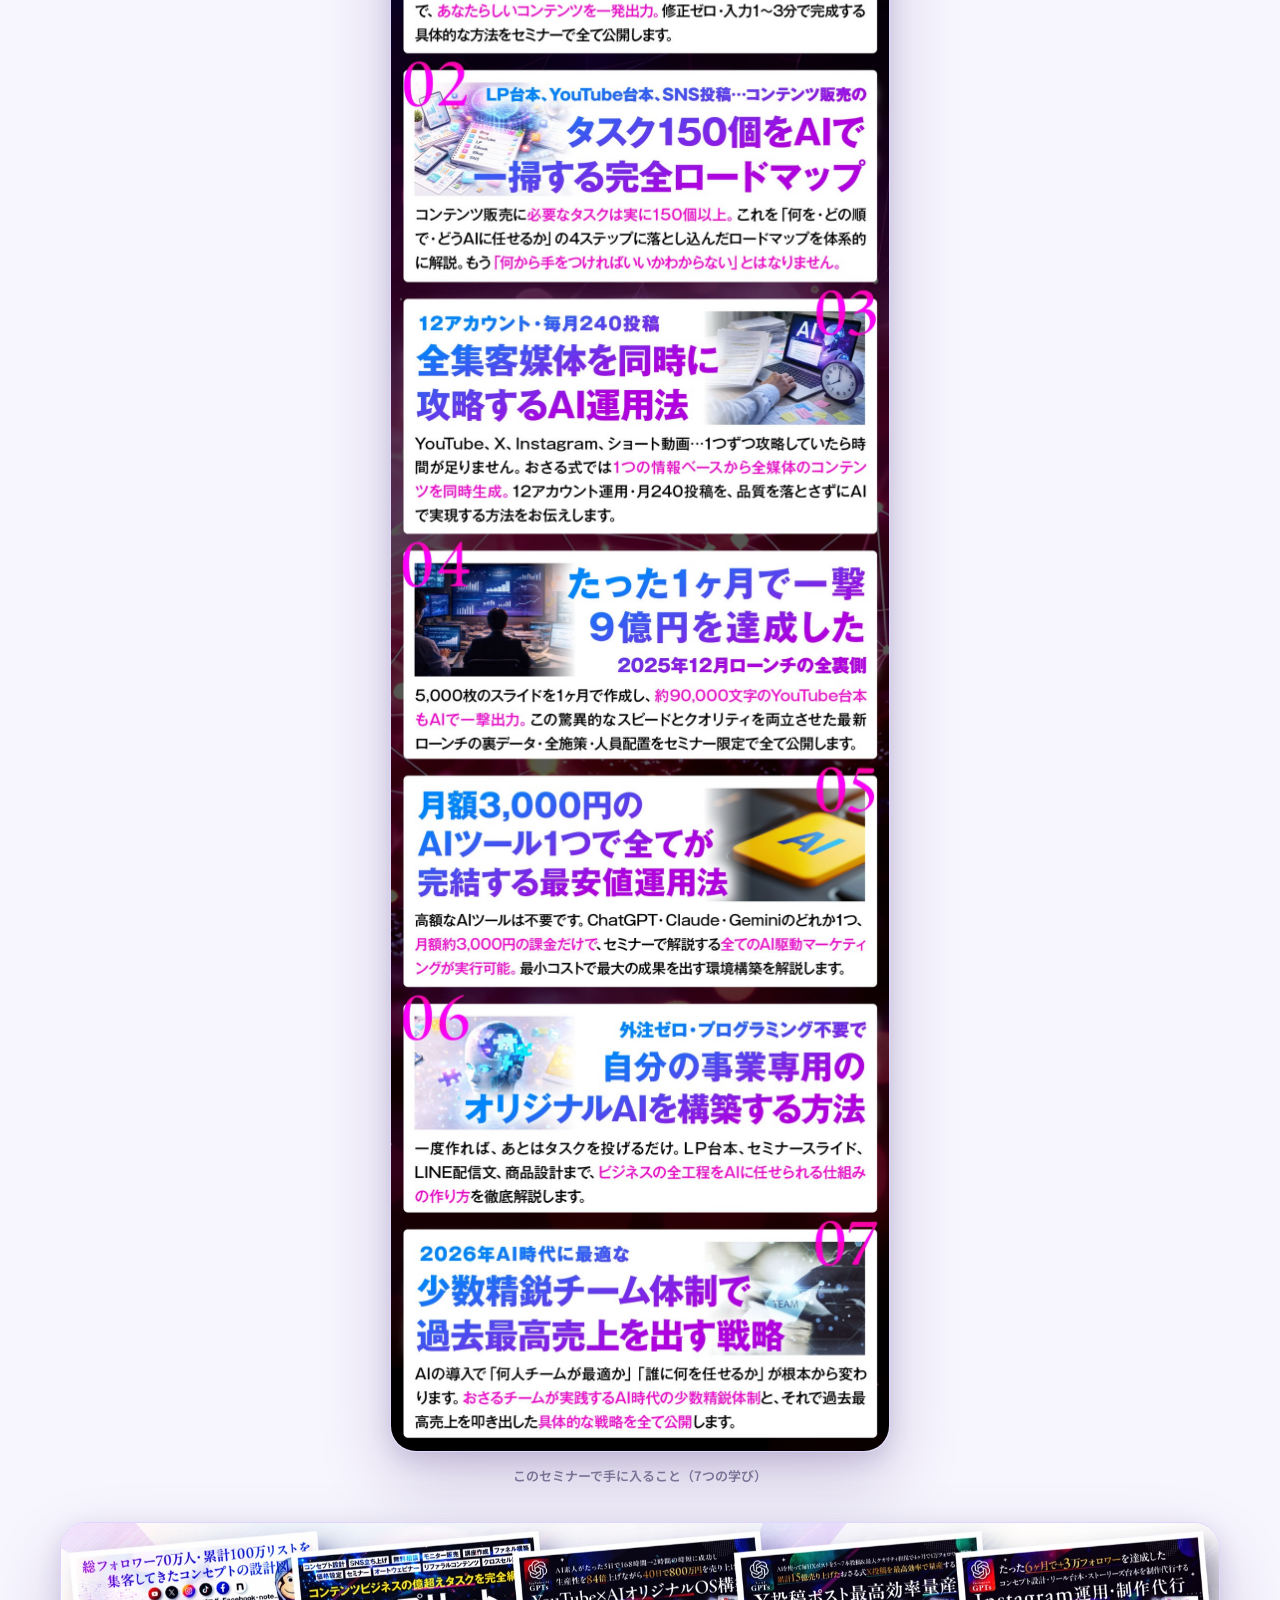
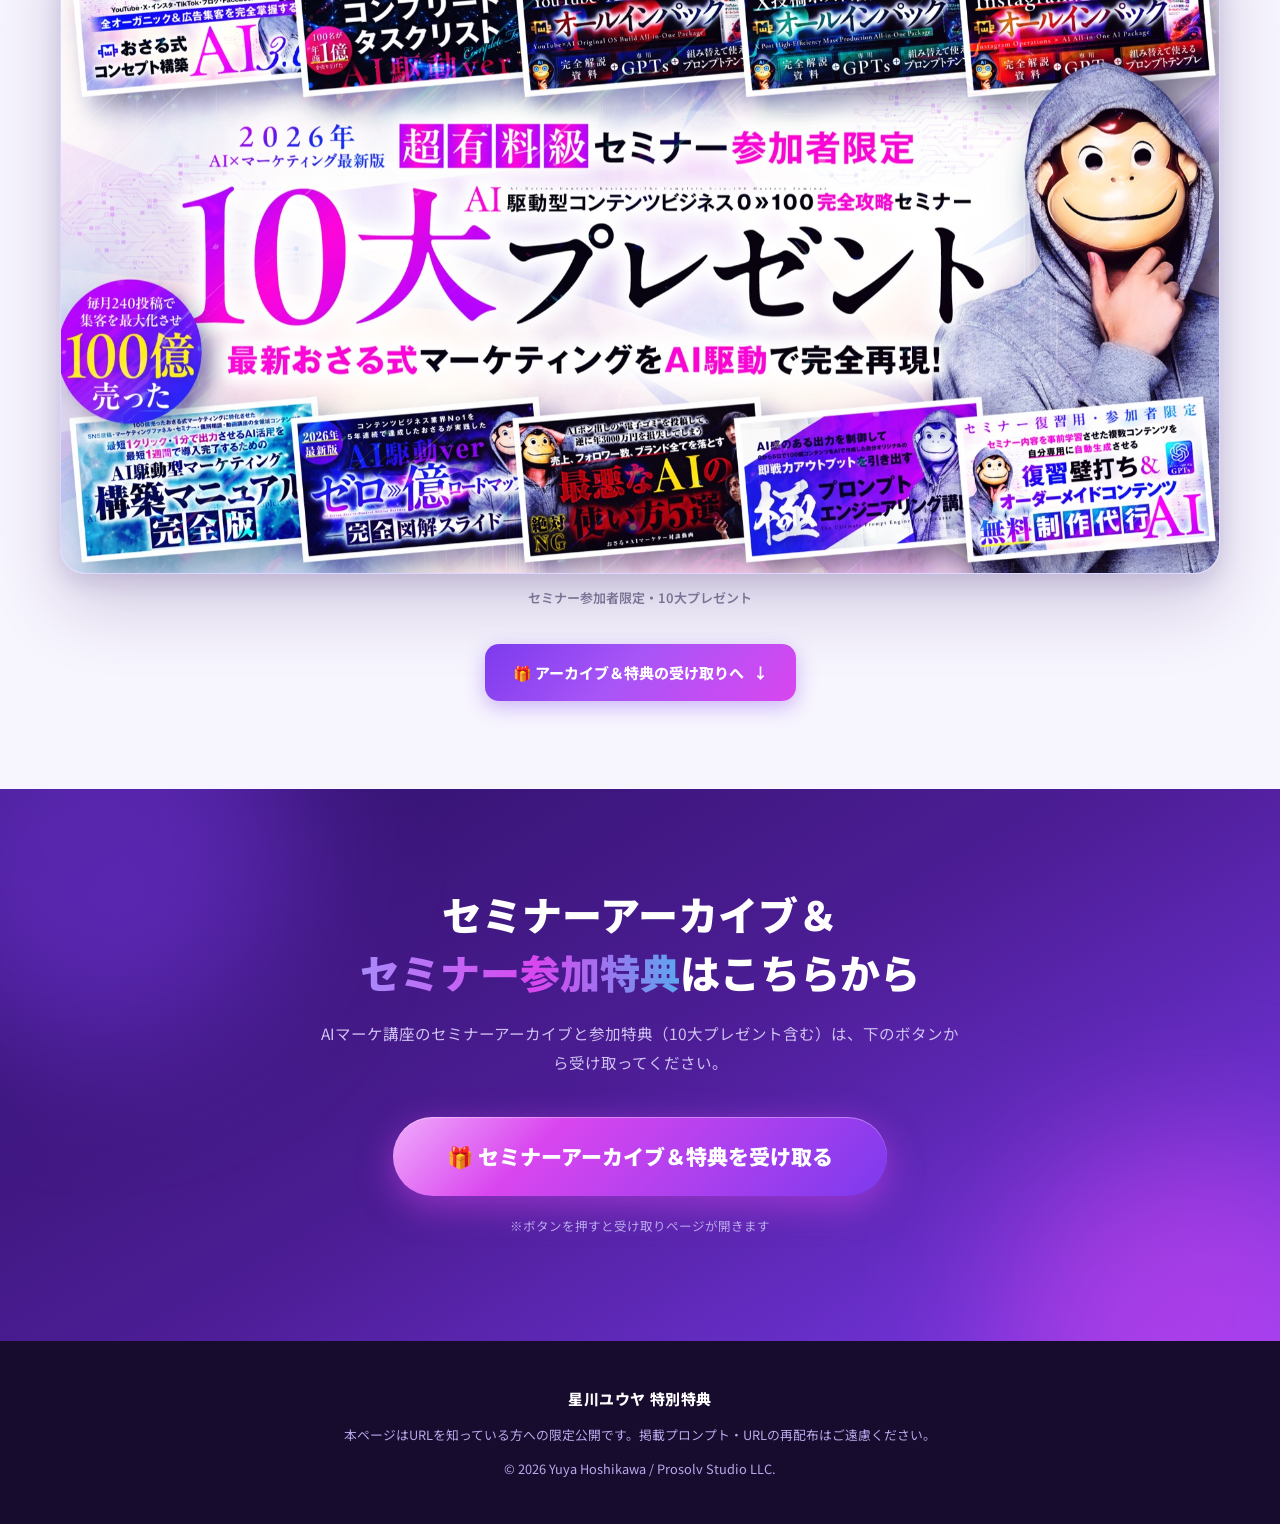
==== commit 69d1cfac: "セミナーサムネを差し替え: 告知ヒーロー＋手に入ること＋10大特典の3枚構成 Co-Authored-By: Claude Fable 5 <noreply@anthropic.com>" ====
--- a/index.html
+++ b/index.html
@@ -137,10 +137,15 @@
       <p class="sec-lead">この特典サイトの内容は、AIマーケティング講座のセミナーで話している「AI駆動型のコンテンツビジネス構築」の一部です。セミナーアーカイブと参加特典は、このページ最下部のボタンから受け取れます。</p>
     </div>
 
-    <figure class="thumb-figure reveal">
-      <img src="assets/img/seminar-thumbnails.jpg" alt="AIマーケ講座ローンチ 6日間セミナーサムネイル（AI駆動型マーケティング大全／オリジナルAIシステム完全構築Camp／THE・Directly ローカルディレクトリ完全習得／Skillsのすゝめ／AI系事業の勝ち方セミナー／AI時代のセキュリティ対策完全攻略Camp）" loading="lazy">
+    <figure class="thumb-figure portrait reveal">
+      <img src="assets/img/seminar-hero.jpg" alt="2026年 AI×マーケティング最新版 個人で累計100億売れたおさる式マーケティングをAI駆動で完全再現 AI駆動型コンテンツビジネス0→100完全攻略セミナー" loading="lazy">
     </figure>
-    <figcaption class="thumb-cap">AIマーケ講座ローンチ・セミナーサムネイル（6日間ブートキャンプ）</figcaption>
+    <figcaption class="thumb-cap">AI駆動型コンテンツビジネス 0»100 完全攻略セミナー</figcaption>
+
+    <figure class="thumb-figure tall reveal">
+      <img src="assets/img/seminar-benefits.jpg" alt="このセミナーで手に入ること 01修正ゼロのコンテンツをAIに作らせる方法 02タスク150個をAIで一掃する完全ロードマップ 03全集客媒体を同時に攻略するAI運用法 04たった1ヶ月で一撃9億円を達成したローンチの全裏側 05月額3,000円のAIツール1つで完結する最安値運用法 06自分の事業専用のオリジナルAIを構築する方法 07少数精鋭チーム体制で過去最高売上を出す戦略" loading="lazy">
+    </figure>
+    <figcaption class="thumb-cap">このセミナーで手に入ること（7つの学び）</figcaption>
 
     <figure class="thumb-figure reveal">
       <img src="assets/img/tokuten-10dai.jpg" alt="セミナー参加者限定 10大プレゼント（AI駆動型コンテンツビジネス0→100完全攻略セミナー）" loading="lazy">
--- a/assets/css/style.css
+++ b/assets/css/style.css
@@ -558,7 +558,13 @@
   transition: transform .35s;
 }
 .thumb-figure:hover { transform: scale(1.015); }
+.thumb-figure.portrait { max-width: 440px; margin-left: auto; margin-right: auto; }
+.thumb-figure.tall { max-width: 500px; margin-left: auto; margin-right: auto; }
 .thumb-cap { text-align: center; font-size: 13px; color: var(--ink-faint); font-weight: 600; margin-bottom: 34px; }
+.seminar-imgs { display: grid; grid-template-columns: repeat(2, 1fr); gap: 30px 40px; align-items: start; }
+@media (max-width: 820px) { .seminar-imgs { grid-template-columns: 1fr; } }
+.seminar-imgs .thumb-figure, .seminar-imgs .thumb-cap { margin-top: 0; }
+.seminar-imgs .col { display: flex; flex-direction: column; }
 
 /* ------------------------------------------------------------
    CTA
